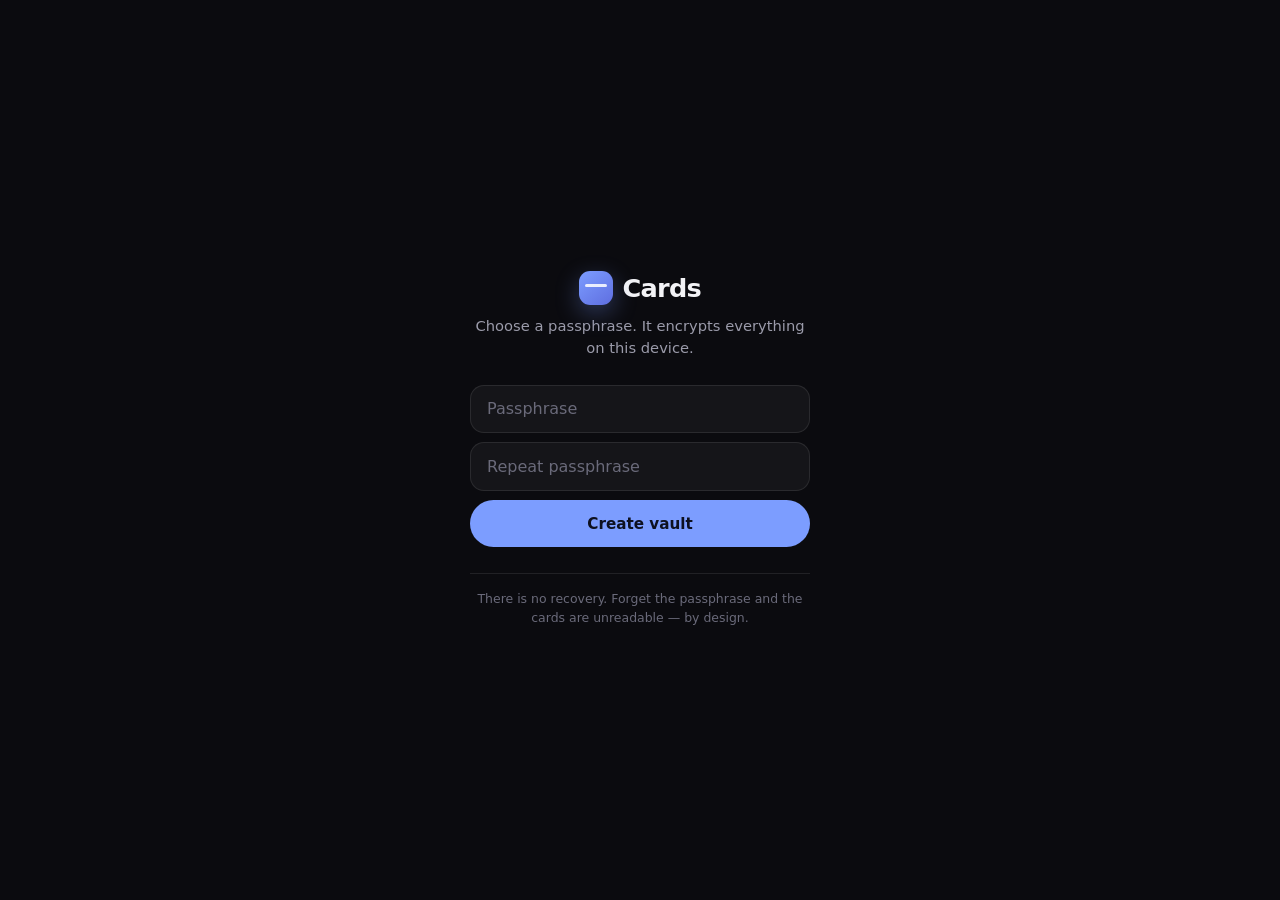
==== index.html @ 4c624b2c "Cards — encrypted on-device card vault (v1) Static PWA, no backend and no build step (PLAN.md C1). I" ====
<!DOCTYPE html>
<html lang="en">
<head>
<meta charset="utf-8">
<meta name="viewport" content="width=device-width, initial-scale=1, viewport-fit=cover">
<meta http-equiv="Content-Security-Policy"
  content="default-src 'self'; script-src 'self'; style-src 'self'; img-src 'self' data:; connect-src 'self'; object-src 'none'; base-uri 'none'; form-action 'none'">
<meta name="theme-color" content="#0b0b0f">
<meta name="robots" content="noindex, nofollow">
<title>Cards</title>

<link rel="manifest" href="manifest.webmanifest">
<link rel="apple-touch-icon" href="icons/apple-touch-icon.png">
<link rel="icon" href="icons/icon-192.png">
<meta name="mobile-web-app-capable" content="yes">
<meta name="apple-mobile-web-app-capable" content="yes">
<meta name="apple-mobile-web-app-status-bar-style" content="black-translucent">
<meta name="apple-mobile-web-app-title" content="Cards">

<link rel="stylesheet" href="styles.css">
</head>
<body>

<!-- ============ SETUP: first run ============ -->
<section id="setupScreen" class="screen gate" hidden>
  <div class="gate__inner">
    <div class="brand">
      <span class="brand__mark" aria-hidden="true"></span>
      <h1 class="brand__name">Cards</h1>
    </div>
    <p class="gate__lede">Choose a passphrase. It encrypts everything on this device.</p>

    <form id="setupForm" class="gate__form" autocomplete="off">
      <input id="setupPass" class="field" type="password" placeholder="Passphrase"
             autocomplete="new-password" minlength="8" required aria-label="Passphrase">
      <input id="setupPass2" class="field" type="password" placeholder="Repeat passphrase"
             autocomplete="new-password" minlength="8" required aria-label="Repeat passphrase">
      <p id="setupError" class="msg msg--error" role="alert" hidden></p>
      <button id="setupBtn" class="btn btn--primary" type="submit">Create vault</button>
    </form>

    <p class="gate__warn">
      There is no recovery. Forget the passphrase and the cards are unreadable —
      by design.
    </p>
  </div>
</section>

<!-- ============ LOCK ============ -->
<section id="lockScreen" class="screen gate" hidden>
  <div class="gate__inner">
    <div class="brand">
      <span class="brand__mark brand__mark--locked" aria-hidden="true"></span>
      <h1 class="brand__name">Cards</h1>
    </div>
    <p class="gate__lede">Locked</p>

    <form id="lockForm" class="gate__form" autocomplete="off">
      <input id="lockPass" class="field" type="password" placeholder="Passphrase"
             autocomplete="current-password" required aria-label="Passphrase">
      <p id="lockError" class="msg msg--error" role="alert" hidden></p>
      <button id="lockBtn" class="btn btn--primary" type="submit">Unlock</button>
    </form>

    <button id="faceIdBtn" class="btn btn--ghost btn--face" type="button" hidden>
      <svg viewBox="0 0 24 24" aria-hidden="true">
        <path d="M4 8V6a2 2 0 0 1 2-2h2M16 4h2a2 2 0 0 1 2 2v2M20 16v2a2 2 0 0 1-2 2h-2M8 20H6a2 2 0 0 1-2-2v-2"/>
        <path d="M9 10v1M15 10v1M12 10v3l-1 1"/><path d="M9 15.5s1.2 1 3 1 3-1 3-1"/>
      </svg>
      Unlock with Face ID
    </button>
  </div>
</section>

<!-- ============ VAULT ============ -->
<section id="vaultScreen" class="screen" hidden>
  <header class="topbar">
    <div>
      <h1 class="topbar__title">Cards</h1>
      <p id="countLine" class="topbar__sub"></p>
    </div>
    <div class="topbar__actions">
      <button id="lockNowBtn" class="icon-btn" type="button" aria-label="Lock now">
        <svg viewBox="0 0 24 24" aria-hidden="true">
          <rect x="4" y="10" width="16" height="11" rx="2.5"/><path d="M8 10V7a4 4 0 0 1 8 0v3"/>
        </svg>
      </button>
      <button id="addBtn" class="icon-btn icon-btn--accent" type="button" aria-label="Add a card">
        <svg viewBox="0 0 24 24" aria-hidden="true"><path d="M12 5v14M5 12h14"/></svg>
      </button>
    </div>
  </header>

  <ul id="cardList" class="cards"></ul>

  <p id="emptyState" class="empty" hidden>
    No cards yet.<br><span>Tap <strong>+</strong> to add your first one.</span>
  </p>

  <footer class="foot">
    <button id="faceIdEnrolBtn" class="linkbtn" type="button" hidden></button>
    <p class="foot__note">Encrypted on this device only. Locks when you switch away.</p>
  </footer>
</section>

<!-- ============ ADD / EDIT SHEET ============ -->
<div id="sheetScrim" class="scrim" hidden></div>
<section id="editSheet" class="sheet" aria-label="Card details" hidden>
  <div class="sheet__grip" aria-hidden="true"></div>
  <h2 id="sheetTitle" class="sheet__title">Add a card</h2>

  <form id="cardForm" autocomplete="off">
    <label class="lbl" for="fLabel">Name</label>
    <input id="fLabel" class="field" type="text" placeholder="e.g. HDFC Regalia" maxlength="40" required>

    <label class="lbl" for="fNumber">Card number</label>
    <input id="fNumber" class="field" type="text" inputmode="numeric" placeholder="0000 0000 0000 0000"
           autocomplete="off" required>

    <div class="row">
      <div>
        <label class="lbl" for="fExpiry">Expiry</label>
        <input id="fExpiry" class="field" type="text" inputmode="numeric" placeholder="MM/YY" maxlength="5">
      </div>
      <div>
        <label class="lbl" for="fCvv">CVV</label>
        <input id="fCvv" class="field" type="text" inputmode="numeric" placeholder="123" maxlength="4">
      </div>
    </div>

    <label class="lbl" for="fHolder">Cardholder <span class="opt">optional</span></label>
    <input id="fHolder" class="field" type="text" maxlength="40">

    <label class="lbl" for="fNote">Note <span class="opt">optional</span></label>
    <input id="fNote" class="field" type="text" maxlength="80">

    <p id="formError" class="msg msg--error" role="alert" hidden></p>

    <div class="sheet__actions">
      <button id="cancelBtn" class="btn btn--ghost" type="button">Cancel</button>
      <button id="saveBtn" class="btn btn--primary" type="submit">Save</button>
    </div>
  </form>
</section>

<!-- ============ CONFIRM ============ -->
<section id="confirmSheet" class="sheet sheet--small" role="alertdialog" aria-labelledby="confirmTitle" hidden>
  <h2 id="confirmTitle" class="sheet__title"></h2>
  <p id="confirmBody" class="sheet__body"></p>
  <div class="sheet__actions">
    <button id="confirmNo" class="btn btn--ghost" type="button">Cancel</button>
    <button id="confirmYes" class="btn btn--danger" type="button">Delete</button>
  </div>
</section>

<div id="toast" class="toast" role="status" aria-live="polite"></div>

<script type="module" src="js/app.js"></script>
</body>
</html>
---- styles.css ----
*{margin:0;padding:0;box-sizing:border-box;-webkit-tap-highlight-color:transparent}

:root{
  --bg:#0b0b0f;
  --surface:rgba(255,255,255,.045);
  --surface-2:rgba(255,255,255,.075);
  --border:rgba(255,255,255,.09);
  --text:#f3f3f6;
  --muted:#9b9baa;
  --faint:#6a6a7a;
  --accent:#7c9dff;
  --accent-soft:rgba(124,157,255,.15);
  --green:#34d399;
  --red:#f87171;
  --r:20px;
  --font:-apple-system,BlinkMacSystemFont,"SF Pro Text","Segoe UI",Roboto,system-ui,sans-serif;
  --mono:ui-monospace,SFMono-Regular,"SF Mono",Menlo,monospace;
  --ease:cubic-bezier(.32,.72,0,1);
  --spring:cubic-bezier(.34,1.4,.64,1);
}

html,body{min-height:100%}
body{
  background:var(--bg);color:var(--text);font-family:var(--font);
  line-height:1.5;-webkit-font-smoothing:antialiased;
  overscroll-behavior-y:none;
}
svg{fill:none;stroke:currentColor;stroke-width:2;stroke-linecap:round;stroke-linejoin:round}
[hidden]{display:none!important}

.screen{
  max-width:600px;margin:0 auto;
  padding:calc(1.75rem + env(safe-area-inset-top,0px)) 1.15rem calc(2rem + env(safe-area-inset-bottom,0px));
  animation:fadeIn .35s var(--ease);
}
@keyframes fadeIn{from{opacity:0}}

/* ---------- gate (setup / lock) ---------- */
.gate{min-height:100dvh;display:grid;place-items:center}
.gate__inner{width:100%;max-width:340px;text-align:center}

.brand{display:flex;align-items:center;justify-content:center;gap:.6rem;margin-bottom:.5rem}
.brand__mark{
  width:34px;height:34px;border-radius:11px;
  background:linear-gradient(140deg,var(--accent),#5f6ee0);
  box-shadow:0 8px 24px rgba(124,157,255,.32);
  position:relative;
}
.brand__mark::after{
  content:"";position:absolute;left:6px;right:6px;top:13px;height:3px;
  border-radius:2px;background:rgba(255,255,255,.85);
}
.brand__mark--locked::after{
  left:11px;right:11px;top:11px;height:10px;border-radius:2px;
  border:2px solid rgba(255,255,255,.9);background:none;
}
.brand__name{font-size:1.6rem;font-weight:800;letter-spacing:-.03em}

.gate__lede{color:var(--muted);font-size:.92rem;margin-bottom:1.6rem}
.gate__form{display:flex;flex-direction:column;gap:.6rem}
.gate__warn{
  margin-top:1.6rem;font-size:.78rem;line-height:1.5;color:var(--faint);
  border-top:1px solid var(--border);padding-top:1rem;
}

/* ---------- fields ---------- */
.field{
  width:100%;padding:.85rem 1rem;border:1px solid var(--border);border-radius:14px;
  background:var(--surface);color:var(--text);font-family:inherit;font-size:1rem;
  transition:border-color .2s ease,background .2s ease;
}
.field::placeholder{color:var(--faint)}
.field:focus{outline:none;border-color:var(--accent);background:var(--surface-2)}
.lbl{display:block;font-size:.78rem;font-weight:600;color:var(--muted);margin:.9rem 0 .4rem}
.lbl .opt{color:var(--faint);font-weight:500}
.row{display:grid;grid-template-columns:1fr 1fr;gap:.7rem}

/* ---------- buttons ---------- */
.btn{
  display:inline-flex;align-items:center;justify-content:center;gap:.5rem;
  padding:.85rem 1.3rem;border:1px solid transparent;border-radius:999px;
  font-family:inherit;font-size:.95rem;font-weight:600;cursor:pointer;
  transition:transform .2s var(--spring),background .2s ease,opacity .2s ease;
}
.btn:active{transform:scale(.97)}
.btn:disabled{opacity:.55;pointer-events:none}
.btn--primary{background:var(--accent);color:#0d1020}
.btn--ghost{background:var(--surface);border-color:var(--border);color:var(--text)}
.btn--danger{background:var(--red);color:#1a0c0c}
.btn--face{margin-top:.8rem;width:100%}
.btn--face svg{width:18px;height:18px}

.icon-btn{
  width:42px;height:42px;display:grid;place-items:center;flex-shrink:0;
  border:1px solid var(--border);border-radius:50%;background:var(--surface);
  color:var(--muted);cursor:pointer;
  transition:transform .2s var(--spring),background .2s ease,color .2s ease;
}
.icon-btn svg{width:19px;height:19px}
.icon-btn:active{transform:scale(.9)}
.icon-btn--accent{background:var(--accent);border-color:var(--accent);color:#0d1020}

.linkbtn{
  background:none;border:0;color:var(--accent);font-family:inherit;font-size:.85rem;
  font-weight:600;cursor:pointer;padding:.4rem;
}

.msg{font-size:.82rem;text-align:left;padding:0 .2rem}
.msg--error{color:var(--red)}

/* ---------- topbar ---------- */
.topbar{display:flex;align-items:flex-start;justify-content:space-between;gap:1rem;margin-bottom:1.5rem}
.topbar__title{font-size:1.85rem;font-weight:800;letter-spacing:-.03em;line-height:1.1}
.topbar__sub{color:var(--faint);font-size:.82rem;margin-top:.15rem}
.topbar__actions{display:flex;gap:.5rem;flex-shrink:0}

/* ---------- card tiles ---------- */
.cards{list-style:none;display:flex;flex-direction:column;gap:.75rem}

.card{
  position:relative;border:1px solid var(--border);border-radius:var(--r);
  background:linear-gradient(145deg,var(--surface-2),var(--surface));
  overflow:hidden;cursor:pointer;
  transition:border-color .25s ease,transform .25s var(--spring);
  animation:tileIn .4s var(--spring) backwards;
  animation-delay:calc(var(--i,0) * 45ms);
}
@keyframes tileIn{from{opacity:0;transform:translateY(12px) scale(.96)}}
.card:active{transform:scale(.99)}
.card.is-open{border-color:rgba(124,157,255,.4)}

.card__face{padding:1.05rem 1.15rem;display:flex;flex-direction:column;gap:1.1rem}
.card__top{display:flex;align-items:flex-start;justify-content:space-between;gap:.75rem}
.card__label{font-size:1rem;font-weight:650;letter-spacing:-.01em;word-break:break-word}
.card__brand{
  flex-shrink:0;font-size:.68rem;font-weight:800;letter-spacing:.09em;
  padding:.25rem .6rem;border-radius:999px;background:var(--accent-soft);color:var(--accent);
}
.card__num{font-family:var(--mono);font-size:1.02rem;letter-spacing:.06em;color:var(--muted)}

.card__body{
  max-height:0;overflow:hidden;
  transition:max-height .4s var(--ease);
}
.card.is-open .card__body{max-height:420px}
.card__inner{padding:0 1.15rem 1.05rem;border-top:1px solid var(--border);margin-top:-.15rem;padding-top:.9rem}

.detail{display:flex;align-items:center;justify-content:space-between;gap:.75rem;padding:.5rem 0}
.detail+.detail{border-top:1px solid rgba(255,255,255,.05)}
.detail__k{font-size:.72rem;font-weight:600;color:var(--faint);text-transform:uppercase;letter-spacing:.07em}
.detail__v{font-family:var(--mono);font-size:.95rem;word-break:break-all;margin-top:.1rem}
.detail__v--note{font-family:var(--font);color:var(--muted)}
.copy{
  flex-shrink:0;width:36px;height:36px;display:grid;place-items:center;
  border:1px solid var(--border);border-radius:11px;background:var(--surface);
  color:var(--muted);cursor:pointer;transition:color .2s ease,border-color .2s ease,transform .2s var(--spring);
}
.copy svg{width:16px;height:16px}
.copy:active{transform:scale(.9)}
.copy.is-done{color:var(--green);border-color:rgba(52,211,153,.45)}

.card__tools{display:flex;gap:.5rem;margin-top:.9rem}
.card__tools .btn{flex:1;padding:.6rem 1rem;font-size:.85rem}

.empty{text-align:center;color:var(--muted);margin-top:4rem;font-size:1rem}
.empty span{font-size:.88rem;color:var(--faint)}
.empty strong{color:var(--accent)}

.foot{margin-top:2.5rem;text-align:center;display:flex;flex-direction:column;gap:.5rem;align-items:center}
.foot__note{font-size:.75rem;color:var(--faint)}

/* ---------- sheets ---------- */
.scrim{
  position:fixed;inset:0;background:rgba(0,0,0,.6);z-index:40;
  opacity:0;transition:opacity .3s ease;
  -webkit-backdrop-filter:blur(3px);backdrop-filter:blur(3px);
}
.scrim.is-open{opacity:1}

.sheet{
  position:fixed;left:50%;bottom:0;z-index:50;
  width:min(100%,600px);
  padding:1.1rem 1.15rem calc(1.6rem + env(safe-area-inset-bottom,0px));
  background:#15151c;border:1px solid var(--border);border-bottom:0;
  border-radius:26px 26px 0 0;
  box-shadow:0 -18px 60px rgba(0,0,0,.65);
  transform:translate(-50%,100%);
  transition:transform .42s var(--ease);
  max-height:92dvh;overflow-y:auto;
}
.sheet.is-open{transform:translate(-50%,0)}
.sheet--small{padding-bottom:calc(1.4rem + env(safe-area-inset-bottom,0px))}
.sheet__grip{width:38px;height:4px;border-radius:2px;background:var(--border);margin:0 auto .9rem}
.sheet__title{font-size:1.2rem;font-weight:750;letter-spacing:-.02em}
.sheet__body{color:var(--muted);font-size:.92rem;margin-top:.5rem}
.sheet__actions{display:flex;gap:.6rem;margin-top:1.4rem}
.sheet__actions .btn{flex:1}

/* ---------- toast ---------- */
.toast{
  position:fixed;left:50%;bottom:calc(1.5rem + env(safe-area-inset-bottom,0px));
  transform:translate(-50%,14px);z-index:60;
  padding:.65rem 1.15rem;border-radius:999px;
  background:rgba(30,30,38,.96);border:1px solid var(--border);
  -webkit-backdrop-filter:blur(20px);backdrop-filter:blur(20px);
  font-size:.85rem;font-weight:500;white-space:nowrap;max-width:calc(100% - 2rem);
  opacity:0;pointer-events:none;
  transition:opacity .25s ease,transform .4s var(--spring);
}
.toast.is-visible{opacity:1;transform:translate(-50%,0)}

@media (prefers-reduced-motion:reduce){
  *,*::before,*::after{animation-duration:.01ms!important;transition-duration:.01ms!important}
}
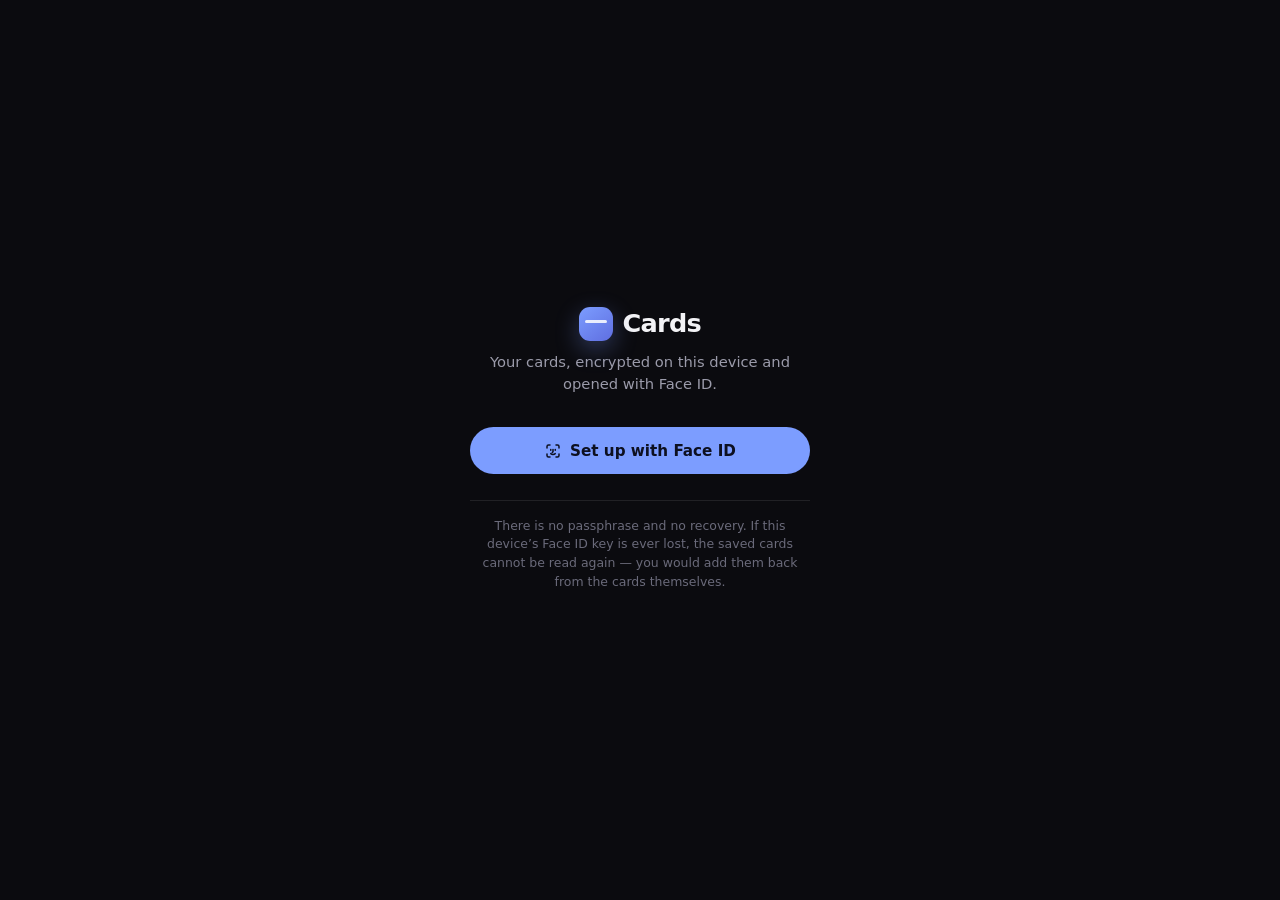
==== commit 835a12a5: "Face ID only — remove the passphrase (PLAN.md §9) Owner override of C3/C4. The vault key is now rand" ====
--- a/index.html
+++ b/index.html
@@ -28,20 +28,21 @@
       <span class="brand__mark" aria-hidden="true"></span>
       <h1 class="brand__name">Cards</h1>
     </div>
-    <p class="gate__lede">Choose a passphrase. It encrypts everything on this device.</p>
+    <p class="gate__lede">Your cards, encrypted on this device and opened with Face ID.</p>
 
-    <form id="setupForm" class="gate__form" autocomplete="off">
-      <input id="setupPass" class="field" type="password" placeholder="Passphrase"
-             autocomplete="new-password" minlength="8" required aria-label="Passphrase">
-      <input id="setupPass2" class="field" type="password" placeholder="Repeat passphrase"
-             autocomplete="new-password" minlength="8" required aria-label="Repeat passphrase">
-      <p id="setupError" class="msg msg--error" role="alert" hidden></p>
-      <button id="setupBtn" class="btn btn--primary" type="submit">Create vault</button>
-    </form>
+    <button id="setupBtn" class="btn btn--primary btn--face" type="button">
+      <svg viewBox="0 0 24 24" aria-hidden="true">
+        <path d="M4 8V6a2 2 0 0 1 2-2h2M16 4h2a2 2 0 0 1 2 2v2M20 16v2a2 2 0 0 1-2 2h-2M8 20H6a2 2 0 0 1-2-2v-2"/>
+        <path d="M9 10v1M15 10v1M12 10v3l-1 1"/><path d="M9 15.5s1.2 1 3 1 3-1 3-1"/>
+      </svg>
+      Set up with Face ID
+    </button>
+    <p id="setupError" class="msg msg--error" role="alert" hidden></p>
 
     <p class="gate__warn">
-      There is no recovery. Forget the passphrase and the cards are unreadable —
-      by design.
+      There is no passphrase and no recovery. If this device&rsquo;s Face ID key is
+      ever lost, the saved cards cannot be read again &mdash; you would add them
+      back from the cards themselves.
     </p>
   </div>
 </section>
@@ -55,19 +56,17 @@
     </div>
     <p class="gate__lede">Locked</p>
 
-    <form id="lockForm" class="gate__form" autocomplete="off">
-      <input id="lockPass" class="field" type="password" placeholder="Passphrase"
-             autocomplete="current-password" required aria-label="Passphrase">
-      <p id="lockError" class="msg msg--error" role="alert" hidden></p>
-      <button id="lockBtn" class="btn btn--primary" type="submit">Unlock</button>
-    </form>
-
-    <button id="faceIdBtn" class="btn btn--ghost btn--face" type="button" hidden>
+    <button id="faceIdBtn" class="btn btn--primary btn--face" type="button">
       <svg viewBox="0 0 24 24" aria-hidden="true">
         <path d="M4 8V6a2 2 0 0 1 2-2h2M16 4h2a2 2 0 0 1 2 2v2M20 16v2a2 2 0 0 1-2 2h-2M8 20H6a2 2 0 0 1-2-2v-2"/>
         <path d="M9 10v1M15 10v1M12 10v3l-1 1"/><path d="M9 15.5s1.2 1 3 1 3-1 3-1"/>
       </svg>
       Unlock with Face ID
+    </button>
+    <p id="lockError" class="msg msg--error" role="alert" hidden></p>
+
+    <button id="resetVaultBtn" class="linkbtn linkbtn--quiet" type="button">
+      Face ID no longer works &mdash; start over
     </button>
   </div>
 </section>
@@ -98,8 +97,7 @@
   </p>
 
   <footer class="foot">
-    <button id="faceIdEnrolBtn" class="linkbtn" type="button" hidden></button>
-    <p class="foot__note">Encrypted on this device only. Locks when you switch away.</p>
+    <p class="foot__note">Encrypted on this device. Locks when you switch away.</p>
   </footer>
 </section>
 
--- a/styles.css
+++ b/styles.css
@@ -87,7 +87,7 @@
 .btn--primary{background:var(--accent);color:#0d1020}
 .btn--ghost{background:var(--surface);border-color:var(--border);color:var(--text)}
 .btn--danger{background:var(--red);color:#1a0c0c}
-.btn--face{margin-top:.8rem;width:100%}
+.btn--face{margin-top:.4rem;width:100%}
 .btn--face svg{width:18px;height:18px}
 
 .icon-btn{
@@ -104,6 +104,8 @@
   background:none;border:0;color:var(--accent);font-family:inherit;font-size:.85rem;
   font-weight:600;cursor:pointer;padding:.4rem;
 }
+.linkbtn--quiet{color:var(--faint);font-weight:500;margin-top:1.6rem}
+.linkbtn--quiet:hover{color:var(--muted)}
 
 .msg{font-size:.82rem;text-align:left;padding:0 .2rem}
 .msg--error{color:var(--red)}
